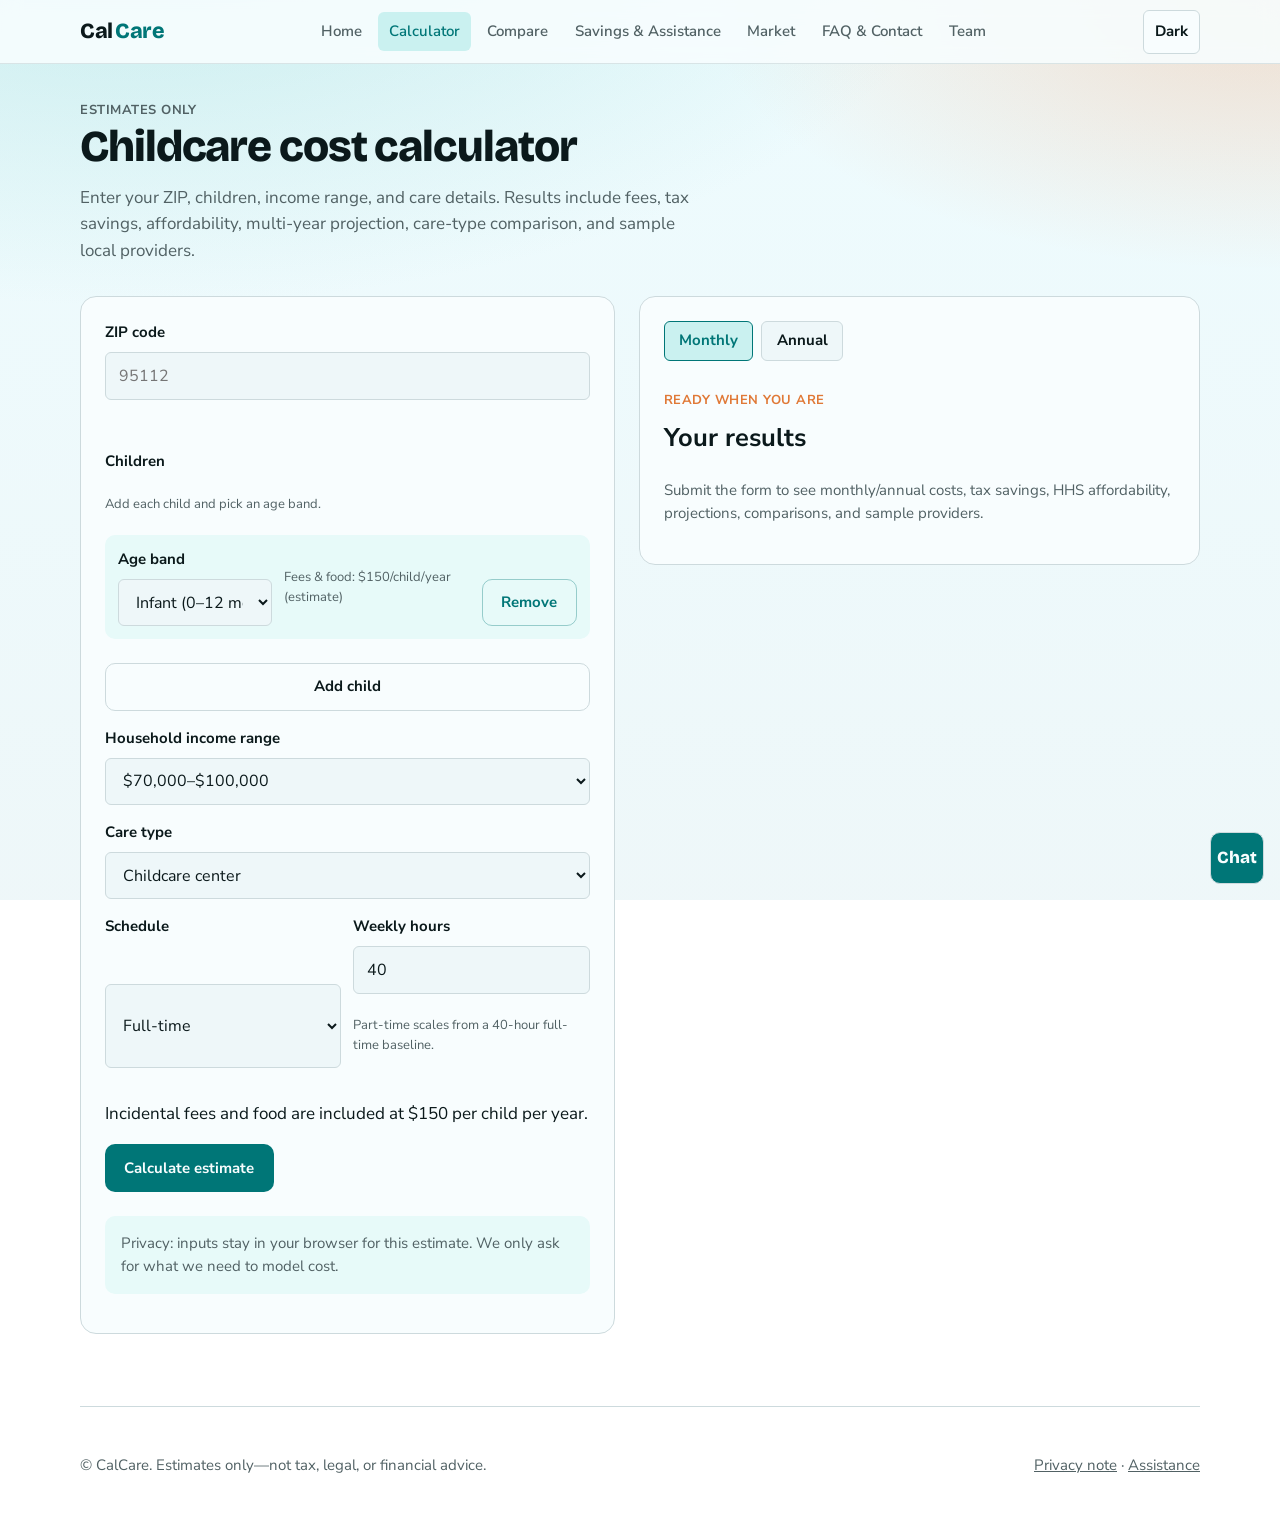
==== calculator.html @ 4a707fb2 "Initial CalCare static multi-page site Co-authored-by: Jeansel Lantigua <lantiguajeansel@gmail.com>" ====
<!DOCTYPE html>
<html lang="en">
<head>
  <meta charset="utf-8" />
  <meta name="viewport" content="width=device-width, initial-scale=1, viewport-fit=cover" />
  <title>Calculator — CalCare</title>
  <link rel="stylesheet" href="css/styles.css" />
  <script>
    (function () {
      const t = localStorage.getItem("calcare-theme");
      if (t) document.documentElement.setAttribute("data-theme", t);
    })();
  </script>
</head>
<body>
  <a class="skip-link" href="#main">Skip to content</a>
  <header class="site-header">
    <div class="site-header__inner">
      <a class="brand" href="index.html">Cal<span>Care</span></a>
      <button type="button" class="nav-toggle" id="nav-toggle" aria-expanded="false" aria-controls="site-nav">Menu</button>
      <nav class="site-nav" id="site-nav" aria-label="Primary">
        <a href="index.html">Home</a>
        <a href="calculator.html" aria-current="page">Calculator</a>
        <a href="compare.html">Compare</a>
        <a href="savings.html">Savings &amp; Assistance</a>
        <a href="market.html">Market</a>
        <a href="faq.html">FAQ &amp; Contact</a>
        <a href="team.html">Team</a>
      </nav>
      <div class="header-actions">
        <button type="button" class="theme-toggle" id="theme-toggle" aria-pressed="false">Dark</button>
      </div>
    </div>
  </header>

  <main id="main">
    <header class="page-intro">
      <p class="estimate-label">Estimates only</p>
      <h1>Childcare cost calculator</h1>
      <p>Enter your ZIP, children, income range, and care details. Results include fees, tax savings, affordability, multi-year projection, care-type comparison, and sample local providers.</p>
    </header>

    <div class="calc-layout">
      <form class="form-panel" id="calc-form" novalidate>
        <div class="field">
          <label for="zip">ZIP code</label>
          <input id="zip" name="zip" inputmode="numeric" autocomplete="postal-code" placeholder="95112" required />
          <p class="hint" id="zip-error"></p>
        </div>

        <div class="field">
          <span class="field-label" id="children-label">Children</span>
          <p class="hint">Add each child and pick an age band.</p>
          <div class="child-rows" id="children-rows" aria-labelledby="children-label"></div>
          <button type="button" class="btn btn--secondary" id="add-child">Add child</button>
        </div>

        <div class="field">
          <label for="income">Household income range</label>
          <select id="income" name="income" required>
            <option value="under40">Under $40,000</option>
            <option value="40-70">$40,000–$70,000</option>
            <option value="70-100" selected>$70,000–$100,000</option>
            <option value="100-150">$100,000–$150,000</option>
            <option value="150-200">$150,000–$200,000</option>
            <option value="over200">Over $200,000</option>
          </select>
        </div>

        <div class="field">
          <label for="careType">Care type</label>
          <select id="careType" name="careType" required>
            <option value="center">Childcare center</option>
            <option value="home">Home daycare</option>
            <option value="nanny">In-home nanny</option>
            <option value="aupair">Au pair</option>
            <option value="sitter">Babysitter / after-school</option>
          </select>
        </div>

        <div class="field-row">
          <div class="field">
            <label for="schedule">Schedule</label>
            <select id="schedule" name="schedule">
              <option value="full">Full-time</option>
              <option value="part">Part-time</option>
            </select>
          </div>
          <div class="field">
            <label for="hours">Weekly hours</label>
            <input id="hours" name="hours" type="number" min="5" max="60" value="40" />
            <p class="hint">Part-time scales from a 40-hour full-time baseline.</p>
          </div>
        </div>

        <p class="hint">Incidental fees and food are included at $150 per child per year.</p>
        <button class="btn btn--primary" type="submit">Calculate estimate</button>
        <p class="privacy-note">Privacy: inputs stay in your browser for this estimate. We only ask for what we need to model cost.</p>
      </form>

      <section class="results-panel" tabindex="-1">
        <div class="segmented" role="group" aria-label="Cost period" style="margin-block-end:1rem">
          <button type="button" data-period="monthly" aria-pressed="true">Monthly</button>
          <button type="button" data-period="annual" aria-pressed="false">Annual</button>
        </div>
        <div id="calc-results" aria-live="polite">
          <p class="estimate-label">Ready when you are</p>
          <h2>Your results</h2>
          <p class="empty-state">Submit the form to see monthly/annual costs, tax savings, HHS affordability, projections, comparisons, and sample providers.</p>
        </div>
      </section>
    </div>
  </main>

  <footer class="site-footer">
    <p>© CalCare. Estimates only—not tax, legal, or financial advice.</p>
    <p><a href="faq.html">Privacy note</a> · <a href="savings.html">Assistance</a></p>
  </footer>

  <div class="chatbot">
    <div class="chatbot__panel" id="chat-panel" role="dialog" aria-label="CalCare help chat">
      <div class="chatbot__header">
        <strong>Ask CalCare</strong>
        <button type="button" class="icon-btn" id="chat-close" aria-label="Close chat">Close</button>
      </div>
      <div class="chatbot__messages" id="chat-messages"></div>
      <form class="chatbot__form" id="chat-form">
        <label class="sr-only" for="chat-input">Your question</label>
        <input id="chat-input" name="q" autocomplete="off" placeholder="Ask about costs or tax savings" />
        <button class="btn btn--primary" type="submit">Send</button>
      </form>
    </div>
    <button type="button" class="chatbot__toggle" id="chat-toggle" aria-expanded="false" aria-controls="chat-panel">Chat</button>
  </div>

  <script src="js/calculator.js"></script>
  <script src="js/app.js"></script>
</body>
</html>
---- css/styles.css ----
/* CalCare — design tokens + layout */
@import url("https://fonts.googleapis.com/css2?family=Bricolage+Grotesque:opsz,wght@12..96,500;12..96,650;12..96,800&family=Nunito+Sans:opsz,wght@6..12,400;6..12,600;6..12,700&display=swap");

:root {
  color-scheme: light;

  --teal-50: oklch(0.97 0.02 195);
  --teal-100: oklch(0.93 0.04 195);
  --teal-200: oklch(0.86 0.06 195);
  --teal-500: oklch(0.58 0.1 195);
  --teal-600: oklch(0.5 0.11 195);
  --teal-700: oklch(0.42 0.09 195);
  --teal-800: oklch(0.34 0.07 195);

  --orange-400: oklch(0.75 0.14 50);
  --orange-500: oklch(0.68 0.15 50);
  --orange-600: oklch(0.6 0.15 50);

  --neutral-0: oklch(0.99 0.005 210);
  --neutral-50: oklch(0.97 0.01 210);
  --neutral-100: oklch(0.94 0.012 210);
  --neutral-200: oklch(0.88 0.015 210);
  --neutral-400: oklch(0.65 0.02 210);
  --neutral-600: oklch(0.48 0.02 210);
  --neutral-800: oklch(0.28 0.02 210);
  --neutral-900: oklch(0.2 0.02 210);

  --bg: var(--neutral-50);
  --bg-elevated: var(--neutral-0);
  --bg-muted: var(--teal-50);
  --bg-hero-from: oklch(0.94 0.04 195);
  --bg-hero-via: oklch(0.96 0.03 70);
  --bg-hero-to: oklch(0.98 0.015 210);
  --text: var(--neutral-900);
  --text-muted: var(--neutral-600);
  --text-inverse: var(--neutral-0);
  --border: var(--neutral-200);
  --accent: var(--teal-600);
  --accent-hover: var(--teal-700);
  --accent-soft: var(--teal-100);
  --secondary: var(--orange-500);
  --secondary-soft: oklch(0.94 0.05 50);
  --focus: var(--teal-500);
  --danger: oklch(0.5 0.14 25);
  --ok: oklch(0.52 0.1 155);
  --warn: oklch(0.58 0.12 70);

  --font-display: "Bricolage Grotesque", "Segoe UI", sans-serif;
  --font-body: "Nunito Sans", "Segoe UI", sans-serif;

  --text-display: clamp(2.5rem, 6vw, 4.25rem);
  --text-h1: clamp(1.85rem, 4vw, 2.75rem);
  --text-h2: clamp(1.4rem, 2.5vw, 1.85rem);
  --text-h3: 1.2rem;
  --text-body: 1.0625rem;
  --text-sm: 0.9375rem;
  --text-xs: 0.8125rem;

  --space-1: 0.25rem;
  --space-2: 0.5rem;
  --space-3: 0.75rem;
  --space-4: 1rem;
  --space-5: 1.5rem;
  --space-6: 2rem;
  --space-7: 3rem;
  --space-8: 4.5rem;

  --radius-sm: 0.375rem;
  --radius-md: 0.625rem;
  --radius-lg: 1rem;
  --shadow-soft: 0 1px solid transparent;
  --header-h: 4rem;
  --measure: 42rem;
  --ease-out: cubic-bezier(0.2, 0, 0, 1);
}

[data-theme="dark"] {
  color-scheme: dark;

  --bg: oklch(0.18 0.025 210);
  --bg-elevated: oklch(0.23 0.03 210);
  --bg-muted: oklch(0.26 0.04 195);
  --bg-hero-from: oklch(0.2 0.05 195);
  --bg-hero-via: oklch(0.22 0.04 70);
  --bg-hero-to: oklch(0.17 0.03 210);
  --text: oklch(0.95 0.01 210);
  --text-muted: oklch(0.75 0.02 210);
  --text-inverse: oklch(0.16 0.02 210);
  --border: oklch(0.35 0.03 210);
  --accent: oklch(0.72 0.1 195);
  --accent-hover: oklch(0.8 0.09 195);
  --accent-soft: oklch(0.3 0.05 195);
  --secondary: oklch(0.78 0.13 55);
  --secondary-soft: oklch(0.3 0.06 50);
  --focus: oklch(0.78 0.1 195);
  --danger: oklch(0.72 0.14 25);
  --ok: oklch(0.75 0.1 155);
  --warn: oklch(0.78 0.12 75);
}

*,
*::before,
*::after {
  box-sizing: border-box;
}

html {
  scroll-padding-block-start: var(--header-h);
  -webkit-font-smoothing: antialiased;
  -moz-osx-font-smoothing: grayscale;
}

body {
  margin: 0;
  min-height: 100dvh;
  font-family: var(--font-body);
  font-size: var(--text-body);
  font-weight: 400;
  line-height: 1.55;
  color: var(--text);
  background:
    radial-gradient(120% 80% at 10% -10%, color-mix(in oklab, var(--teal-200) 55%, transparent), transparent 55%),
    radial-gradient(90% 60% at 100% 0%, color-mix(in oklab, var(--orange-400) 28%, transparent), transparent 50%),
    linear-gradient(180deg, var(--bg-hero-to), var(--bg));
  background-attachment: fixed;
}

img {
  max-width: 100%;
  height: auto;
  display: block;
}

a {
  color: var(--accent);
  text-underline-position: from-font;
  text-decoration-thickness: from-font;
}

a:hover {
  color: var(--accent-hover);
}

:focus-visible {
  outline: 2px solid var(--focus);
  outline-offset: 3px;
}

.skip-link {
  position: absolute;
  inset-inline-start: var(--space-4);
  inset-block-start: var(--space-2);
  transform: translateY(-150%);
  background: var(--bg-elevated);
  color: var(--text);
  padding: var(--space-2) var(--space-4);
  border-radius: var(--radius-sm);
  z-index: 100;
  font-weight: 700;
}

.skip-link:focus {
  transform: translateY(0);
}

/* Header */
.site-header {
  position: sticky;
  top: 0;
  z-index: 50;
  height: var(--header-h);
  display: flex;
  align-items: center;
  border-block-end: 1px solid color-mix(in oklab, var(--border) 70%, transparent);
  background: color-mix(in oklab, var(--bg-elevated) 88%, transparent);
  backdrop-filter: blur(10px);
}

.site-header__inner {
  width: min(1120px, 100% - 2rem);
  margin-inline: auto;
  display: flex;
  align-items: center;
  justify-content: space-between;
  gap: var(--space-4);
}

.brand {
  font-family: var(--font-display);
  font-weight: 800;
  font-size: 1.35rem;
  letter-spacing: -0.02em;
  color: var(--text);
  text-decoration: none;
  display: inline-flex;
  align-items: baseline;
  gap: 0.15rem;
}

.brand span {
  color: var(--accent);
}

.nav-toggle {
  display: none;
  border: 1px solid var(--border);
  background: var(--bg-elevated);
  color: var(--text);
  border-radius: var(--radius-sm);
  min-width: 44px;
  min-height: 44px;
  padding: 0.5rem 0.75rem;
  font: inherit;
  font-weight: 700;
  font-size: var(--text-sm);
}

.site-nav {
  display: flex;
  align-items: center;
  gap: var(--space-1);
  flex-wrap: wrap;
}

.site-nav a {
  color: var(--text-muted);
  text-decoration: none;
  font-weight: 600;
  font-size: var(--text-sm);
  padding: 0.45rem 0.65rem;
  border-radius: var(--radius-sm);
  border: 1px solid transparent;
}

@media (hover: hover) {
  .site-nav a:hover {
    color: var(--text);
    background: var(--accent-soft);
  }
}

.site-nav a[aria-current="page"] {
  color: var(--accent);
  background: var(--accent-soft);
}

.header-actions {
  display: flex;
  align-items: center;
  gap: var(--space-2);
}

.theme-toggle {
  border: 1px solid var(--border);
  background: var(--bg-elevated);
  color: var(--text);
  border-radius: var(--radius-sm);
  min-width: 44px;
  min-height: 44px;
  padding: 0.5rem 0.7rem;
  font: inherit;
  font-weight: 700;
  font-size: var(--text-sm);
  cursor: pointer;
}

.theme-toggle:not(:disabled):active {
  transform: scale(0.96);
  transition: transform 150ms ease-out;
}

@media (max-width: 900px) {
  .nav-toggle {
    display: inline-flex;
    align-items: center;
    justify-content: center;
  }

  .site-nav {
    display: none;
    position: absolute;
    inset-inline: 0;
    top: var(--header-h);
    flex-direction: column;
    align-items: stretch;
    padding: var(--space-4);
    gap: var(--space-1);
    background: var(--bg-elevated);
    border-block-end: 1px solid var(--border);
  }

  .site-nav.is-open {
    display: flex;
  }

  .site-nav a {
    padding: 0.75rem 1rem;
  }
}

main {
  width: min(1120px, 100% - 2rem);
  margin-inline: auto;
  padding-block: var(--space-6) var(--space-8);
}

/* Hero */
.hero {
  position: relative;
  width: 100vw;
  margin-inline: calc(50% - 50vw);
  min-height: calc(100dvh - var(--header-h));
  display: grid;
  align-items: end;
  overflow: hidden;
  background:
    linear-gradient(160deg, var(--bg-hero-from), var(--bg-hero-via) 45%, var(--bg-hero-to)),
    radial-gradient(ellipse 70% 50% at 70% 40%, color-mix(in oklab, var(--teal-500) 22%, transparent), transparent);
}

.hero__visual {
  position: absolute;
  inset: 0;
  pointer-events: none;
}

.hero__visual svg {
  width: 100%;
  height: 100%;
  object-fit: cover;
}

.hero__content {
  position: relative;
  z-index: 1;
  width: min(1120px, 100% - 2rem);
  margin-inline: auto;
  padding-block: clamp(3rem, 12vh, 7rem) clamp(3rem, 10vh, 5.5rem);
  max-width: 36rem;
  margin-inline-start: max(1rem, calc((100vw - 1120px) / 2 + 1rem));
}

.hero__brand {
  font-family: var(--font-display);
  font-weight: 800;
  font-size: var(--text-display);
  line-height: 1.05;
  letter-spacing: -0.03em;
  color: var(--text);
  margin: 0 0 var(--space-4);
  text-wrap: balance;
}

.hero__brand span {
  color: var(--accent);
}

.hero__headline {
  font-family: var(--font-display);
  font-weight: 650;
  font-size: clamp(1.25rem, 2.4vw, 1.65rem);
  line-height: 1.25;
  letter-spacing: -0.015em;
  margin: 0 0 var(--space-3);
  color: var(--text);
  text-wrap: balance;
}

.hero__lede {
  margin: 0 0 var(--space-5);
  color: var(--text-muted);
  font-size: 1.05rem;
  max-width: 32rem;
  text-wrap: pretty;
}

.cta-row {
  display: flex;
  flex-wrap: wrap;
  gap: var(--space-3);
}

.btn {
  display: inline-flex;
  align-items: center;
  justify-content: center;
  gap: 0.4rem;
  min-height: 44px;
  padding: 0.7rem 1.15rem;
  border-radius: var(--radius-md);
  border: 1px solid transparent;
  font: inherit;
  font-weight: 700;
  font-size: var(--text-sm);
  text-decoration: none;
  cursor: pointer;
  transition-property: background-color, border-color, color, transform;
  transition-duration: 150ms;
  transition-timing-function: var(--ease-out);
}

.btn:not(:disabled):active {
  transform: scale(0.96);
}

.btn--primary {
  background: var(--accent);
  color: var(--text-inverse);
}

.btn--primary:hover {
  background: var(--accent-hover);
  color: var(--text-inverse);
}

.btn--secondary {
  background: var(--bg-elevated);
  color: var(--text);
  border-color: var(--border);
}

.btn--secondary:hover {
  border-color: var(--accent);
  color: var(--accent);
}

.btn--ghost {
  background: transparent;
  color: var(--accent);
  border-color: color-mix(in oklab, var(--accent) 35%, transparent);
}

.page-intro {
  margin-block-end: var(--space-6);
  max-width: var(--measure);
}

.page-intro h1 {
  font-family: var(--font-display);
  font-size: var(--text-h1);
  font-weight: 800;
  line-height: 1.15;
  letter-spacing: -0.025em;
  margin: 0 0 var(--space-3);
  text-wrap: balance;
}

.page-intro p {
  margin: 0;
  color: var(--text-muted);
  text-wrap: pretty;
}

.estimate-label {
  display: inline-block;
  font-size: var(--text-xs);
  font-weight: 700;
  letter-spacing: 0.04em;
  text-transform: uppercase;
  color: var(--secondary);
  margin-block-end: var(--space-2);
}

.section {
  margin-block: var(--space-7);
}

.section h2 {
  font-family: var(--font-display);
  font-size: var(--text-h2);
  font-weight: 750;
  line-height: 1.2;
  letter-spacing: -0.02em;
  margin: 0 0 var(--space-3);
  text-wrap: balance;
}

.section > p.lede {
  margin: 0 0 var(--space-5);
  color: var(--text-muted);
  max-width: var(--measure);
}

.section--narrow {
  max-width: var(--measure);
}

/* Atmosphere band below hero on home */
.band {
  width: 100vw;
  margin-inline: calc(50% - 50vw);
  padding: var(--space-7) max(1rem, calc((100vw - 1120px) / 2 + 1rem));
  background: color-mix(in oklab, var(--bg-muted) 80%, transparent);
  border-block: 1px solid var(--border);
}

.band__inner {
  width: min(1120px, 100%);
  margin-inline: auto;
}

.band h2 {
  font-family: var(--font-display);
  font-size: var(--text-h2);
  margin: 0 0 var(--space-3);
}

.band p {
  margin: 0;
  max-width: var(--measure);
  color: var(--text-muted);
}

.feature-list {
  list-style: none;
  margin: var(--space-5) 0 0;
  padding: 0;
  display: grid;
  gap: var(--space-4);
}

@media (min-width: 720px) {
  .feature-list {
    grid-template-columns: repeat(3, minmax(0, 1fr));
    gap: var(--space-5);
  }
}

.feature-list li {
  padding: 0;
}

.feature-list h3 {
  font-family: var(--font-display);
  font-size: var(--text-h3);
  margin: 0 0 var(--space-2);
}

.feature-list p {
  margin: 0;
  color: var(--text-muted);
  font-size: var(--text-sm);
}

/* Forms */
.form-panel,
.results-panel,
.panel {
  background: var(--bg-elevated);
  border: 1px solid var(--border);
  border-radius: var(--radius-lg);
  padding: var(--space-5);
}

.calc-layout {
  display: grid;
  gap: var(--space-5);
}

@media (min-width: 900px) {
  .calc-layout {
    grid-template-columns: minmax(0, 1fr) minmax(0, 1.05fr);
    align-items: start;
  }

  .results-panel {
    position: sticky;
    top: calc(var(--header-h) + 1rem);
  }
}

.field {
  display: grid;
  gap: var(--space-2);
  margin-block-end: var(--space-4);
}

.field label,
.field-label {
  font-weight: 700;
  font-size: var(--text-sm);
}

.field .hint {
  color: var(--text-muted);
  font-size: var(--text-xs);
}

.field input,
.field select,
.field textarea {
  width: 100%;
  min-height: 44px;
  padding: 0.65rem 0.8rem;
  border: 1px solid var(--border);
  border-radius: var(--radius-sm);
  background: var(--bg);
  color: var(--text);
  font: inherit;
  font-size: 1rem;
}

.field textarea {
  min-height: 7rem;
  resize: vertical;
}

.field-row {
  display: grid;
  gap: var(--space-3);
}

@media (min-width: 560px) {
  .field-row {
    grid-template-columns: repeat(2, minmax(0, 1fr));
  }
}

.child-rows {
  display: grid;
  gap: var(--space-3);
  margin-block-end: var(--space-4);
}

.child-row {
  display: grid;
  gap: var(--space-3);
  grid-template-columns: 1fr;
  padding: var(--space-3);
  background: var(--bg-muted);
  border-radius: var(--radius-md);
  border: 1px solid transparent;
}

@media (min-width: 560px) {
  .child-row {
    grid-template-columns: 1fr 1.2fr auto;
    align-items: end;
  }
}

.child-row button {
  min-height: 44px;
}

.segmented {
  display: inline-flex;
  flex-wrap: wrap;
  gap: var(--space-2);
}

.segmented button {
  min-height: 40px;
  padding: 0.45rem 0.9rem;
  border-radius: var(--radius-sm);
  border: 1px solid var(--border);
  background: var(--bg);
  color: var(--text);
  font: inherit;
  font-weight: 700;
  font-size: var(--text-sm);
  cursor: pointer;
}

.segmented button[aria-pressed="true"] {
  background: var(--accent-soft);
  border-color: var(--accent);
  color: var(--accent);
}

.results-panel h2 {
  margin-top: 0;
}

.metric-grid {
  display: grid;
  gap: var(--space-3);
  grid-template-columns: repeat(2, minmax(0, 1fr));
  margin-block: var(--space-4);
}

.metric {
  padding: var(--space-3);
  background: var(--bg-muted);
  border-radius: var(--radius-md);
}

.metric .label {
  display: block;
  font-size: var(--text-xs);
  font-weight: 700;
  color: var(--text-muted);
  margin-block-end: var(--space-1);
}

.metric .value {
  font-family: var(--font-display);
  font-weight: 750;
  font-size: 1.35rem;
  font-variant-numeric: tabular-nums;
  letter-spacing: -0.02em;
}

.breakdown {
  width: 100%;
  border-collapse: collapse;
  font-variant-numeric: tabular-nums;
  margin-block: var(--space-4);
}

.breakdown th,
.breakdown td {
  text-align: start;
  padding: 0.55rem 0;
  border-block-end: 1px solid var(--border);
  font-size: var(--text-sm);
}

.breakdown td:last-child,
.breakdown th:last-child {
  text-align: end;
}

.affordability {
  padding: var(--space-4);
  border-radius: var(--radius-md);
  background: var(--secondary-soft);
  margin-block: var(--space-4);
}

.affordability[data-status="ok"] {
  background: color-mix(in oklab, var(--ok) 18%, var(--bg-elevated));
}

.affordability[data-status="high"] {
  background: color-mix(in oklab, var(--danger) 16%, var(--bg-elevated));
}

.affordability strong {
  font-variant-numeric: tabular-nums;
}

.chart {
  display: grid;
  gap: var(--space-2);
  margin-block: var(--space-4);
}

.chart-bar {
  display: grid;
  grid-template-columns: 4.5rem 1fr 5.5rem;
  gap: var(--space-3);
  align-items: center;
  font-size: var(--text-sm);
  font-variant-numeric: tabular-nums;
}

.chart-bar__track {
  height: 0.65rem;
  background: var(--neutral-100);
  border-radius: var(--radius-sm);
  overflow: hidden;
  border: 1px solid transparent;
}

[data-theme="dark"] .chart-bar__track {
  background: oklch(0.3 0.03 210);
}

.chart-bar__fill {
  height: 100%;
  width: 0;
  background: linear-gradient(90deg, var(--accent), var(--secondary));
  border-radius: inherit;
  transition: width 400ms var(--ease-out);
}

.provider-list {
  list-style: none;
  margin: var(--space-4) 0 0;
  padding: 0;
  display: grid;
  gap: var(--space-3);
}

.provider-list li {
  padding: var(--space-4);
  border: 1px solid var(--border);
  border-radius: var(--radius-md);
  background: var(--bg);
}

.provider-list h3 {
  margin: 0 0 var(--space-1);
  font-size: var(--text-body);
  font-family: var(--font-display);
}

.provider-list p {
  margin: 0;
  color: var(--text-muted);
  font-size: var(--text-sm);
}

.compare-table-wrap {
  overflow-x: auto;
  border: 1px solid var(--border);
  border-radius: var(--radius-lg);
  background: var(--bg-elevated);
}

.compare-table {
  width: 100%;
  border-collapse: collapse;
  min-width: 640px;
  font-variant-numeric: tabular-nums;
}

.compare-table th,
.compare-table td {
  padding: 0.85rem 1rem;
  text-align: start;
  border-block-end: 1px solid var(--border);
  font-size: var(--text-sm);
}

.compare-table th {
  background: var(--bg-muted);
  font-family: var(--font-display);
  font-weight: 700;
}

.compare-table td:not(:first-child),
.compare-table th:not(:first-child) {
  text-align: end;
}

.stat-stack {
  display: grid;
  gap: var(--space-5);
}

@media (min-width: 720px) {
  .stat-stack {
    grid-template-columns: repeat(3, minmax(0, 1fr));
  }
}

.stat-block h3 {
  font-family: var(--font-display);
  font-size: clamp(1.75rem, 3vw, 2.25rem);
  margin: 0 0 var(--space-2);
  letter-spacing: -0.02em;
  font-variant-numeric: tabular-nums;
  color: var(--accent);
}

.stat-block p {
  margin: 0;
  color: var(--text-muted);
  font-size: var(--text-sm);
}

.faq-list {
  display: grid;
  gap: var(--space-3);
  max-width: var(--measure);
}

.faq-list details {
  border: 1px solid var(--border);
  border-radius: var(--radius-md);
  background: var(--bg-elevated);
  padding: var(--space-4);
}

.faq-list summary {
  font-weight: 700;
  cursor: pointer;
  font-family: var(--font-display);
}

.faq-list details p {
  margin: var(--space-3) 0 0;
  color: var(--text-muted);
}

.team-grid {
  display: grid;
  gap: var(--space-5);
}

@media (min-width: 640px) {
  .team-grid {
    grid-template-columns: repeat(2, minmax(0, 1fr));
  }
}

@media (min-width: 960px) {
  .team-grid {
    grid-template-columns: repeat(3, minmax(0, 1fr));
  }
}

.team-member {
  padding-block: var(--space-2);
}

.team-member .avatar {
  width: 4rem;
  height: 4rem;
  border-radius: var(--radius-md);
  display: grid;
  place-items: center;
  font-family: var(--font-display);
  font-weight: 800;
  font-size: 1.25rem;
  color: var(--accent);
  background: var(--accent-soft);
  margin-block-end: var(--space-3);
}

.team-member h3 {
  margin: 0 0 var(--space-1);
  font-family: var(--font-display);
  font-size: var(--text-h3);
}

.team-member .role {
  color: var(--secondary);
  font-weight: 700;
  font-size: var(--text-sm);
  margin: 0 0 var(--space-2);
}

.team-member p {
  margin: 0;
  color: var(--text-muted);
  font-size: var(--text-sm);
}

.partner-list {
  display: grid;
  gap: var(--space-4);
}

@media (min-width: 640px) {
  .partner-list {
    grid-template-columns: repeat(2, minmax(0, 1fr));
  }
}

.partner {
  padding: var(--space-4);
  border-inline-start: 3px solid var(--accent);
}

.partner h3 {
  margin: 0 0 var(--space-2);
  font-family: var(--font-display);
}

.partner p {
  margin: 0;
  color: var(--text-muted);
  font-size: var(--text-sm);
}

.privacy-note {
  margin-block-start: var(--space-5);
  padding: var(--space-4);
  background: var(--bg-muted);
  border-radius: var(--radius-md);
  font-size: var(--text-sm);
  color: var(--text-muted);
  max-width: var(--measure);
}

.site-footer {
  width: min(1120px, 100% - 2rem);
  margin-inline: auto;
  padding-block: var(--space-6);
  border-block-start: 1px solid var(--border);
  color: var(--text-muted);
  font-size: var(--text-sm);
  display: flex;
  flex-wrap: wrap;
  gap: var(--space-4);
  justify-content: space-between;
}

.site-footer a {
  color: var(--text-muted);
}

/* Chatbot */
.chatbot {
  position: fixed;
  inset-inline-end: 1rem;
  inset-block-end: 1rem;
  z-index: 60;
  display: grid;
  justify-items: end;
  gap: var(--space-2);
}

.chatbot__panel {
  width: min(22rem, calc(100vw - 2rem));
  max-height: min(28rem, 70dvh);
  background: var(--bg-elevated);
  border: 1px solid var(--border);
  border-radius: var(--radius-lg);
  display: none;
  grid-template-rows: auto 1fr auto;
  overflow: hidden;
  overscroll-behavior: contain;
}

.chatbot__panel.is-open {
  display: grid;
}

.chatbot__header {
  display: flex;
  align-items: center;
  justify-content: space-between;
  gap: var(--space-3);
  padding: var(--space-3) var(--space-4);
  border-block-end: 1px solid var(--border);
  background: var(--bg-muted);
}

.chatbot__header strong {
  font-family: var(--font-display);
}

.chatbot__messages {
  overflow-y: auto;
  padding: var(--space-4);
  display: grid;
  gap: var(--space-3);
  overscroll-behavior: contain;
}

.chat-msg {
  max-width: 92%;
  padding: 0.65rem 0.85rem;
  border-radius: var(--radius-md);
  font-size: var(--text-sm);
}

.chat-msg--bot {
  background: var(--accent-soft);
  justify-self: start;
}

.chat-msg--user {
  background: var(--secondary-soft);
  justify-self: end;
}

.chatbot__form {
  display: grid;
  grid-template-columns: 1fr auto;
  gap: var(--space-2);
  padding: var(--space-3);
  border-block-start: 1px solid var(--border);
}

.chatbot__form input {
  min-height: 44px;
  border: 1px solid var(--border);
  border-radius: var(--radius-sm);
  padding: 0.5rem 0.75rem;
  font: inherit;
  font-size: 1rem;
  background: var(--bg);
  color: var(--text);
}

.chatbot__toggle {
  min-width: 52px;
  min-height: 52px;
  border-radius: var(--radius-md);
  border: 1px solid var(--border);
  background: var(--accent);
  color: var(--text-inverse);
  font: inherit;
  font-weight: 800;
  font-family: var(--font-display);
  cursor: pointer;
}

.chatbot__toggle:not(:disabled):active {
  transform: scale(0.96);
}

.icon-btn {
  border: 0;
  background: transparent;
  color: var(--text);
  min-width: 40px;
  min-height: 40px;
  border-radius: var(--radius-sm);
  cursor: pointer;
  font: inherit;
  font-weight: 700;
}

.assist-links {
  display: grid;
  gap: var(--space-2);
  margin: 0;
  padding: 0;
  list-style: none;
}

.assist-links a {
  font-weight: 700;
}

.sr-only {
  position: absolute;
  width: 1px;
  height: 1px;
  padding: 0;
  margin: -1px;
  overflow: hidden;
  clip: rect(0, 0, 0, 0);
  white-space: nowrap;
  border: 0;
}

@media (prefers-reduced-motion: no-preference) {
  .hero__content {
    animation: rise-in 500ms var(--ease-out) both;
  }

  .hero__lede {
    animation: rise-in 500ms var(--ease-out) 100ms both;
  }

  .cta-row {
    animation: rise-in 500ms var(--ease-out) 200ms both;
  }

  .hero__visual svg .float-a {
    animation: float-y 8s ease-in-out infinite;
  }

  .hero__visual svg .float-b {
    animation: float-y 10s ease-in-out 1s infinite reverse;
  }
}

@keyframes rise-in {
  from {
    opacity: 0;
    filter: blur(4px);
    transform: translateY(12px);
  }
  to {
    opacity: 1;
    filter: blur(0);
    transform: translateY(0);
  }
}

@keyframes float-y {
  0%,
  100% {
    transform: translateY(0);
  }
  50% {
    transform: translateY(-10px);
  }
}

.theme-switching *,
.theme-switching *::before,
.theme-switching *::after {
  transition: none !important;
}

.empty-state {
  color: var(--text-muted);
  font-size: var(--text-sm);
}
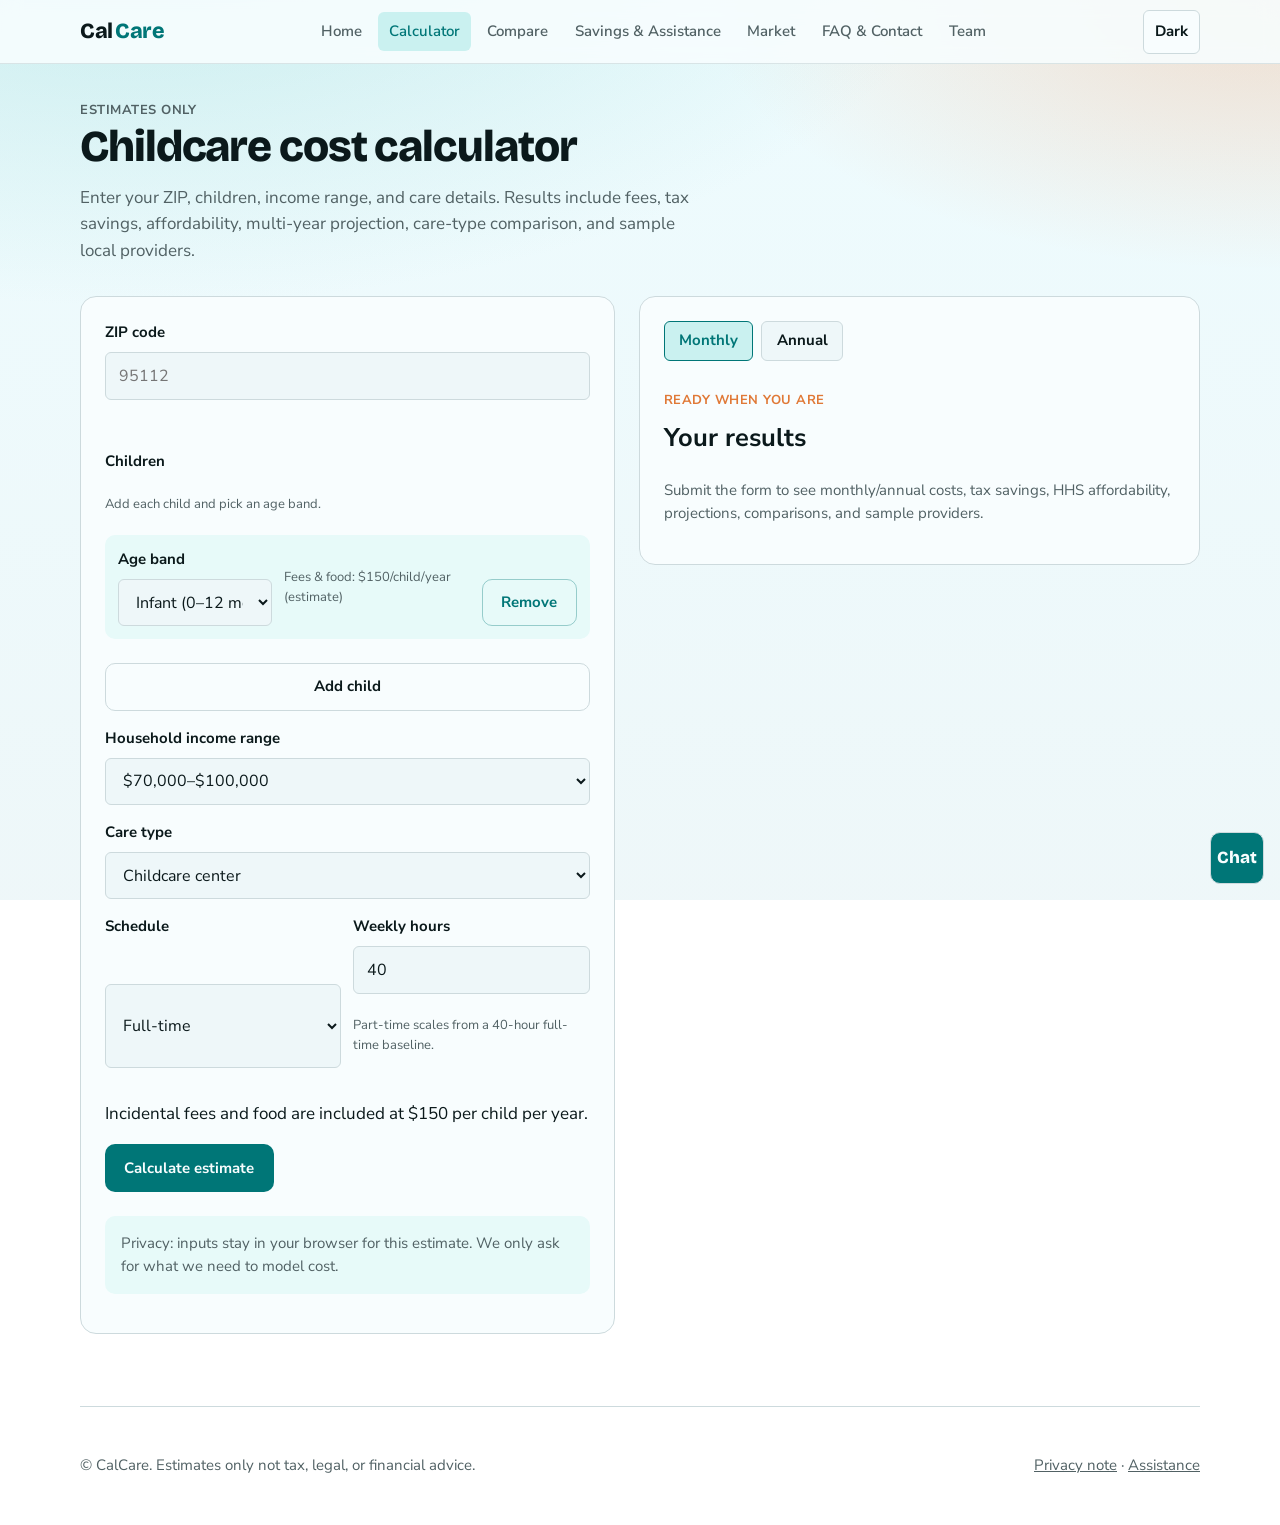
==== commit 42479a6b: "changes" ====
--- a/calculator.html
+++ b/calculator.html
@@ -14,6 +14,8 @@
 </head>
 <body>
   <a class="skip-link" href="#main">Skip to content</a>
+
+  <!-- Navigation -->
   <header class="site-header">
     <div class="site-header__inner">
       <a class="brand" href="index.html">Cal<span>Care</span></a>
@@ -113,7 +115,7 @@
   </main>
 
   <footer class="site-footer">
-    <p>© CalCare. Estimates only—not tax, legal, or financial advice.</p>
+    <p>© CalCare. Estimates only not tax, legal, or financial advice.</p>
     <p><a href="faq.html">Privacy note</a> · <a href="savings.html">Assistance</a></p>
   </footer>
 
--- a/css/styles.css
+++ b/css/styles.css
@@ -368,7 +368,9 @@
 
 .hero__lede {
   margin: 0 0 var(--space-5);
-  color: var(--text-muted);
+  color: var(--text);
+  font-weight: 500;
+  text-shadow: 0 1px 2px rgba(0, 0, 0, 0.6), 0 0 12px rgba(0, 0, 0, 0.5);
   font-size: 1.05rem;
   max-width: 32rem;
   text-wrap: pretty;
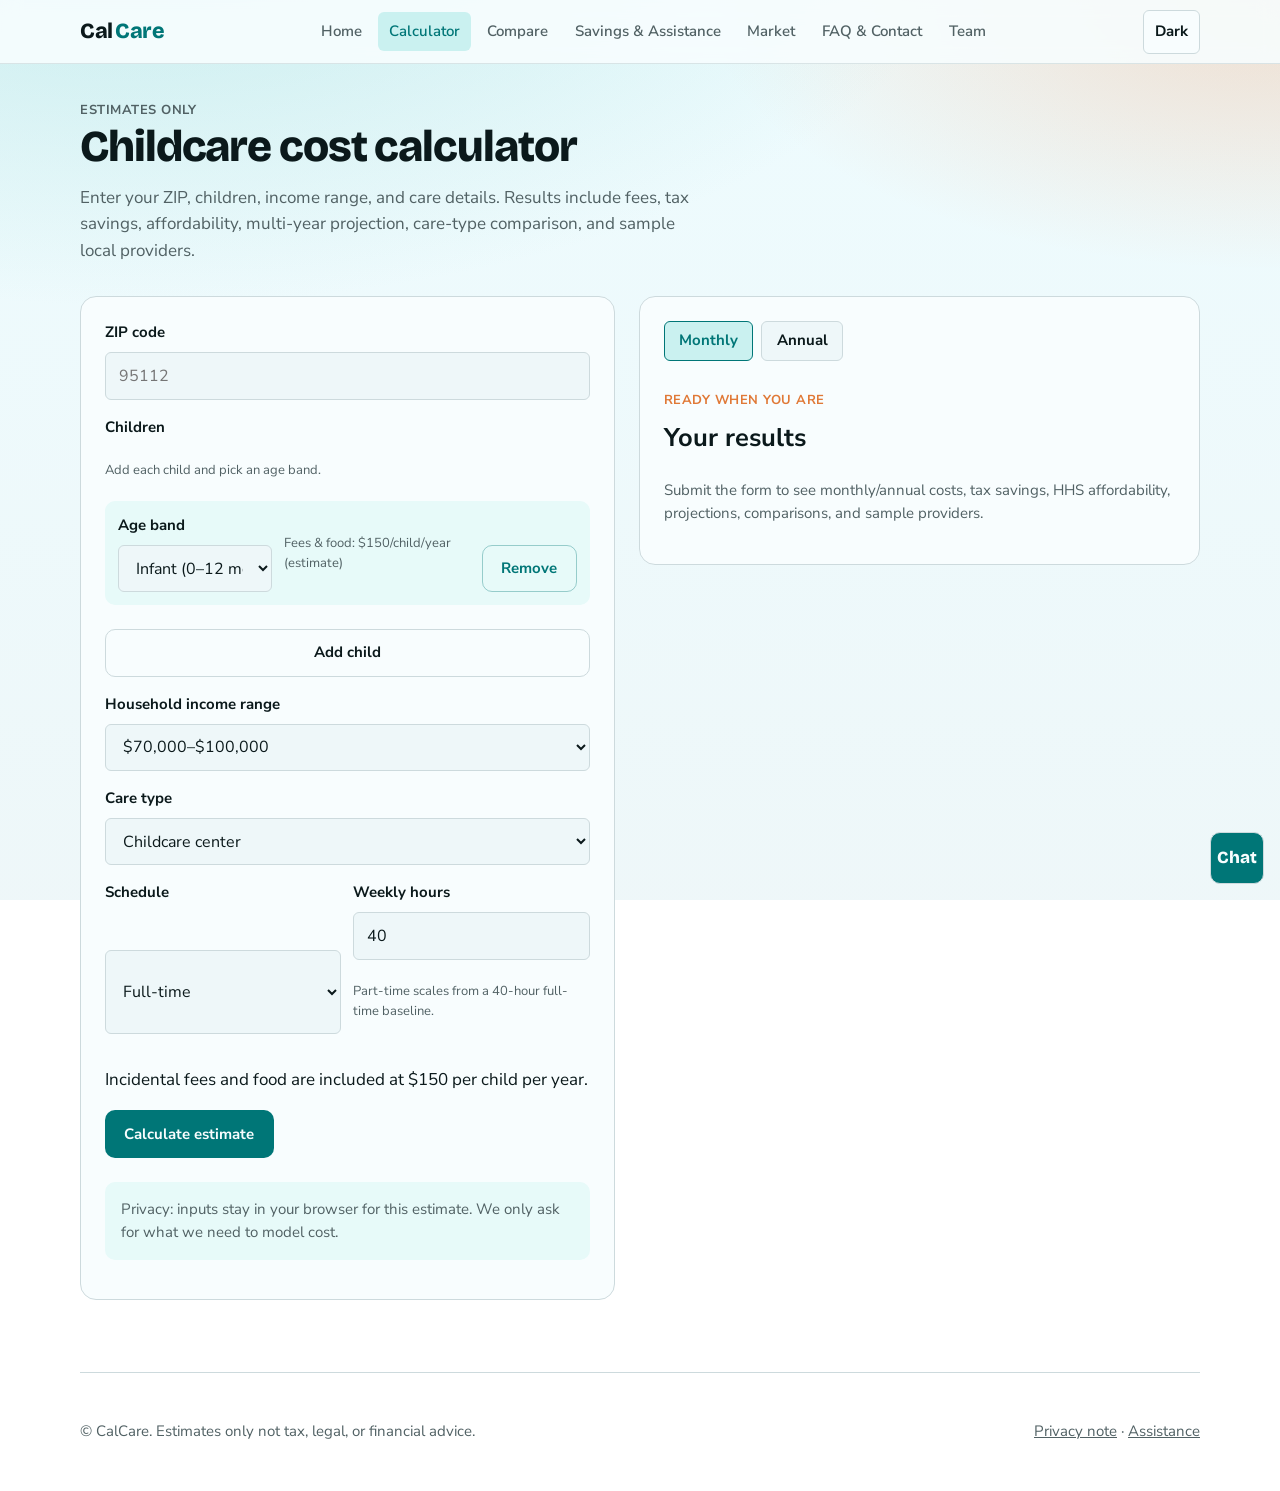
==== commit ba61c171: "added a .json for tab names" ====
--- a/calculator.html
+++ b/calculator.html
@@ -18,16 +18,16 @@
   <!-- Navigation -->
   <header class="site-header">
     <div class="site-header__inner">
-      <a class="brand" href="index.html">Cal<span>Care</span></a>
+      <a class="brand" href="./">Cal<span>Care</span></a>
       <button type="button" class="nav-toggle" id="nav-toggle" aria-expanded="false" aria-controls="site-nav">Menu</button>
       <nav class="site-nav" id="site-nav" aria-label="Primary">
-        <a href="index.html">Home</a>
-        <a href="calculator.html" aria-current="page">Calculator</a>
-        <a href="compare.html">Compare</a>
-        <a href="savings.html">Savings &amp; Assistance</a>
-        <a href="market.html">Market</a>
-        <a href="faq.html">FAQ &amp; Contact</a>
-        <a href="team.html">Team</a>
+        <a href="./">Home</a>
+        <a href="calculator" aria-current="page">Calculator</a>
+        <a href="compare">Compare</a>
+        <a href="savings">Savings &amp; Assistance</a>
+        <a href="market">Market</a>
+        <a href="faq">FAQ &amp; Contact</a>
+        <a href="team">Team</a>
       </nav>
       <div class="header-actions">
         <button type="button" class="theme-toggle" id="theme-toggle" aria-pressed="false">Dark</button>
@@ -116,7 +116,7 @@
 
   <footer class="site-footer">
     <p>© CalCare. Estimates only not tax, legal, or financial advice.</p>
-    <p><a href="faq.html">Privacy note</a> · <a href="savings.html">Assistance</a></p>
+    <p><a href="faq">Privacy note</a> · <a href="savings">Assistance</a></p>
   </footer>
 
   <div class="chatbot">
--- a/css/styles.css
+++ b/css/styles.css
@@ -569,6 +569,16 @@
     position: sticky;
     top: calc(var(--header-h) + 1rem);
   }
+
+  .calc-layout--compare {
+    grid-template-columns: minmax(0, 1fr) minmax(0, 2fr);
+    align-items: stretch;
+  }
+
+  .calc-layout--compare .field-row {
+    grid-template-columns: 1fr;
+    gap: 0;
+  }
 }
 
 .field {
@@ -586,6 +596,10 @@
 .field .hint {
   color: var(--text-muted);
   font-size: var(--text-xs);
+}
+
+.field .hint:empty {
+  display: none;
 }
 
 .field input,
@@ -818,6 +832,10 @@
   font-variant-numeric: tabular-nums;
 }
 
+.results-panel .compare-table {
+  min-width: 0;
+}
+
 .compare-table th,
 .compare-table td {
   padding: 0.85rem 1rem;
